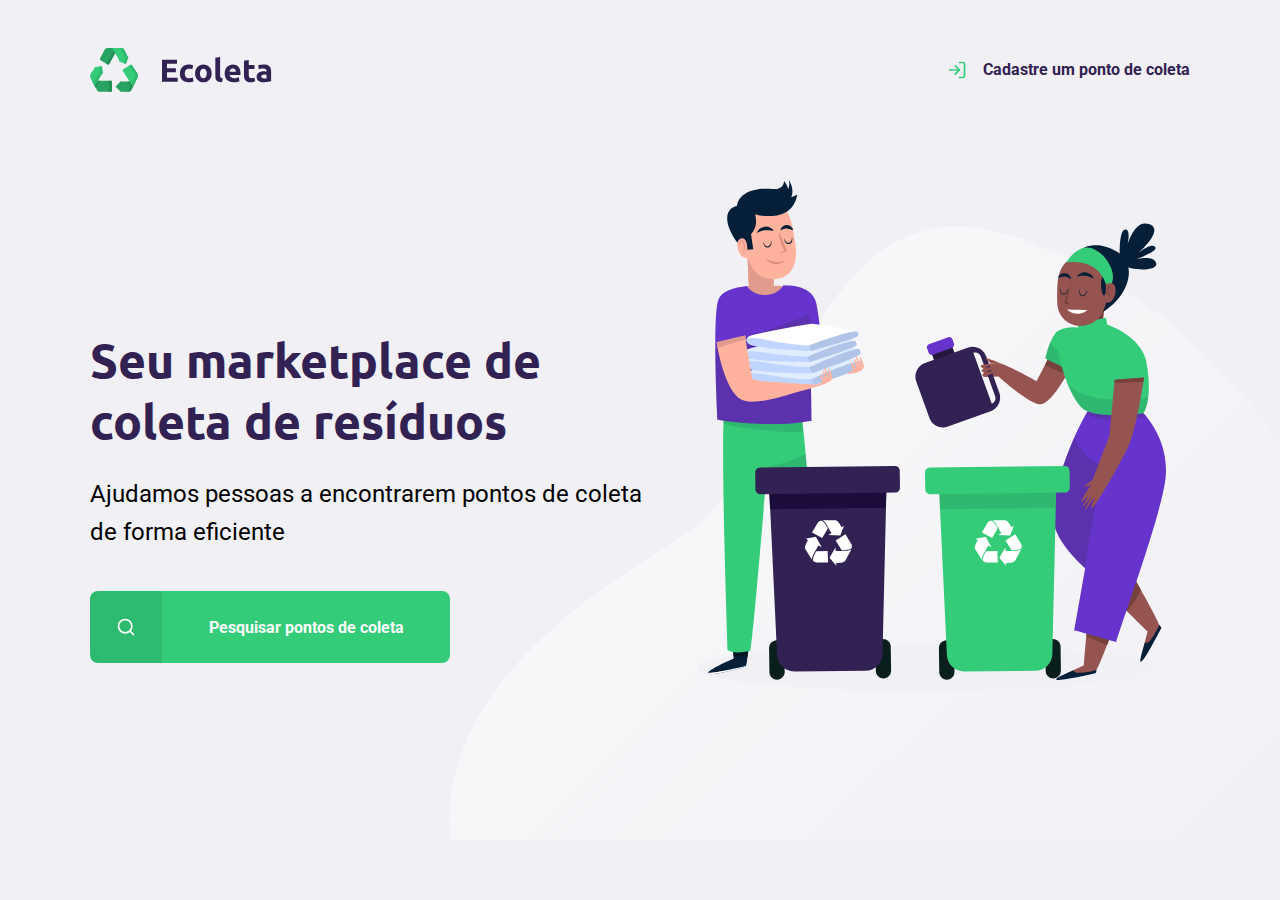
==== index.html @ 443b74fc "first commit" ====
<!DOCTYPE html>
<html lang="pt_br">

<!--
        Hypertext
          Hiper texto 
        
        Markup
          Marcação de texto

    -->

<link href="https://fonts.googleapis.com/css2?family=Roboto&family=Ubuntu:wght@700&display=swap" rel="stylesheet">

<link rel="stylesheet" href="/styles/main.css">
<link rel="stylesheet" href="/styles/responsive.css">
<link rel="stylesheet" href="/styles/home.css">

<head>
    <meta charset="UTF-8">
    <meta name="viewport" content="width=device-width, initial-scale=1.0">
    <title>Ecoleta</title>
</head>

<body>

    <div id="page-home">
        <div class="content">
            <header>
                <img src="/assets/logo.svg" alt="logomarca">
                <a href="/create-point.html">
                    <span></span> Cadastre um ponto de coleta
                </a>
            </header>
            <main>

                <h1> Seu marketplace de coleta de resíduos</h1>

                <p> Ajudamos pessoas a encontrarem pontos de coleta de forma eficiente</p>

                <a href="#"> <span></span> <strong>Pesquisar pontos de coleta</strong></a>

            </main>
        </div>
    </div>
</body>



</html>
---- styles/main.css ----
:root {
        --title-color: #322153;
        --primary-color: #34cb79;
    }
    
    * {
        margin: 0;
        padding: 0;
        box-sizing: border-box;
    }
    
    html {
        font-family: 'Roboto', sans-serif;
    }
    
    body {
        background: #f0f0f5;
        -webkit-font-smoothing: antialiased;
    }
    
    a {
        text-decoration: none;
    }
    
    h1,
    h2,
    h3,
    h4,
    h5,
    h6 {
        font-family: Ubuntu, sans-serif;
        color: var(--title-color);
    }
    /* torna a pagina acessível aos dispositivos moveis (menores)*/
---- styles/responsive.css ----
@media (max-width: 900px) {
      #page-home {
          background-position-x: 70vw;
      }
      #page-home .content {
          align-items: center;
          text-align: center;
      }
      #page-home header a {
          position: absolute;
          bottom: 48px;
          left: 50%;
          transform: translateX(-50%);
      }
      #page-home main {
          align-items: center;
      }
  }
  
  @media (min-width: 1700px) {
      #page-home {
          background-position-x: 40vw;
      }
  }
  
  @media (max-height:760px) {
      #page-home {
          background-position-y: 200px;
      }
  }
---- styles/home.css ----
#page-home {
        height: 100vh;
        background: url('../assets/home-background.svg') no-repeat;
        background-position: 35vw 20vh;
    }
    
    #page-home .content {
        width: 90%;
        max-width: 1100px;
        margin: 0 auto;
        height: 100%;
        display: flex;
        flex-direction: column;
    }
    
    #page-home header {
        margin-top: 48px;
        display: flex;
        align-items: center;
        justify-content: space-between;
    }
    
    #page-home header a {
        display: flex;
        color: var(--title-color);
        font-weight: 700;
    }
    
    #page-home header a span {
        margin-right: 16px;
        display: flex;
        background-image: url('../assets/log-in.svg');
        width: 20px;
        height: 20px;
    }
    
    #page-home main {
        max-width: 560px;
        height: 600px;
        flex: 1;
        display: flex;
        flex-direction: column;
        justify-content: center;
    }
    
    #page-home main h1 {
        font-size: 48px;
        color: var(--title-color)
    }
    
    #page-home main p {
        font-size: 24px;
        line-height: 38px;
        margin-top: 24px;
    }
    
    #page-home main a {
        width: 100%;
        max-width: 360px;
        height: 72px;
        border-radius: 8px;
        display: flex;
        align-items: center;
        margin-top: 40px;
        background-color: var(--primary-color);
        transition: 400ms;
        color: white;
    }
    
    #page-home main a:hover {
        background-color: #2fb86e;
    }
    
    #page-home main a span {
        width: 72px;
        height: 72px;
        border-top-left-radius: 8px;
        border-bottom-left-radius: 8px;
        background-color: rgba(0, 0, 0, 0.08);
        display: flex;
        align-items: center;
        justify-content: center;
    }
    
    #page-home main a span::after {
        content: "";
        background-image: url('../assets/search.svg');
        width: 20px;
        height: 20px;
    }
    
    #page-home main a strong {
        flex: 1;
        color: white;
        text-align: center;
    }
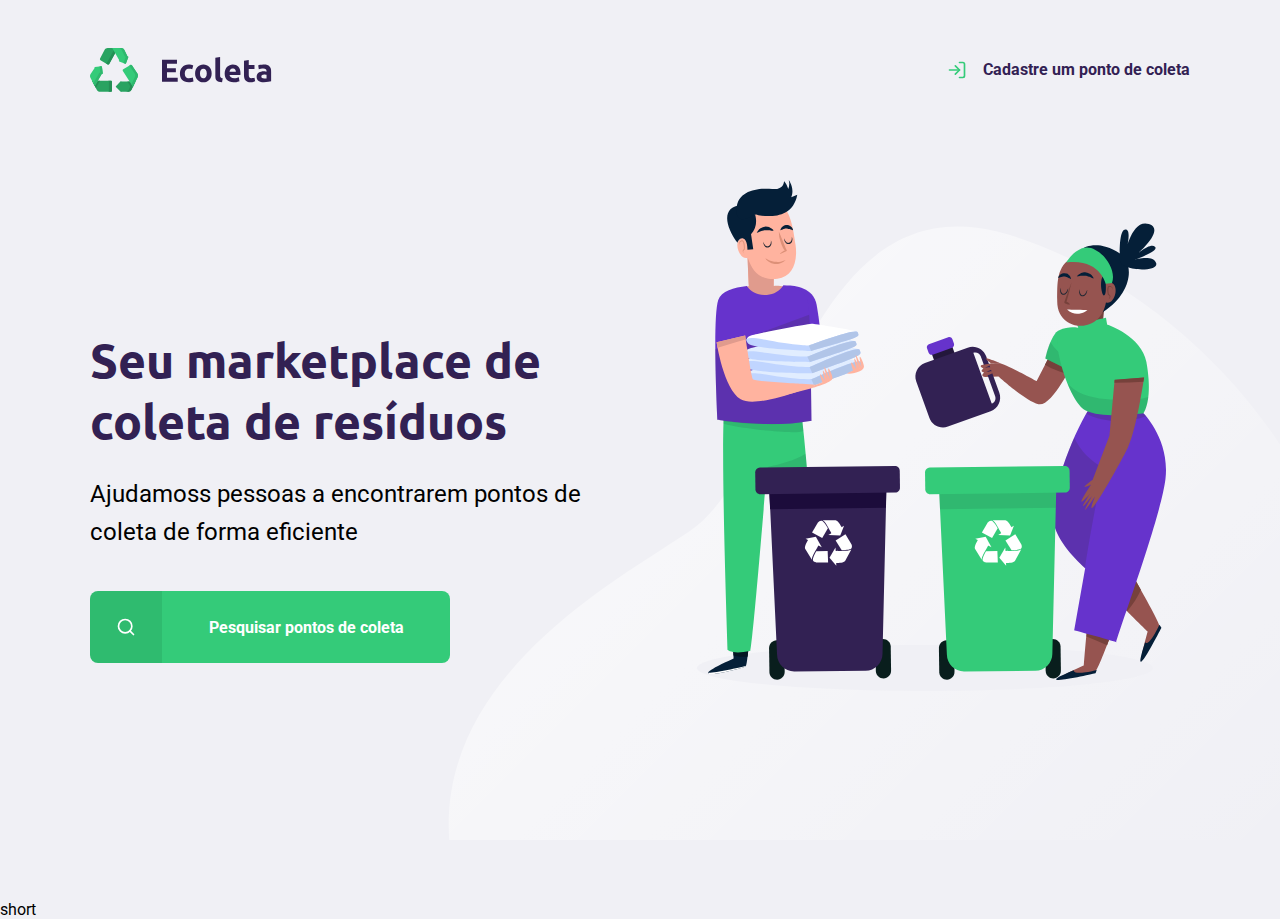
==== commit f6e4bb30: "update" ====
--- a/index.html
+++ b/index.html
@@ -36,7 +36,7 @@
 
                 <h1> Seu marketplace de coleta de resíduos</h1>
 
-                <p> Ajudamos pessoas a encontrarem pontos de coleta de forma eficiente</p>
+                <p> Ajudamoss pessoas a encontrarem pontos de coleta de forma eficiente</p>
 
                 <a href="#"> <span></span> <strong>Pesquisar pontos de coleta</strong></a>
 
@@ -44,6 +44,7 @@
         </div>
     </div>
 </body>
+short
 
 
 
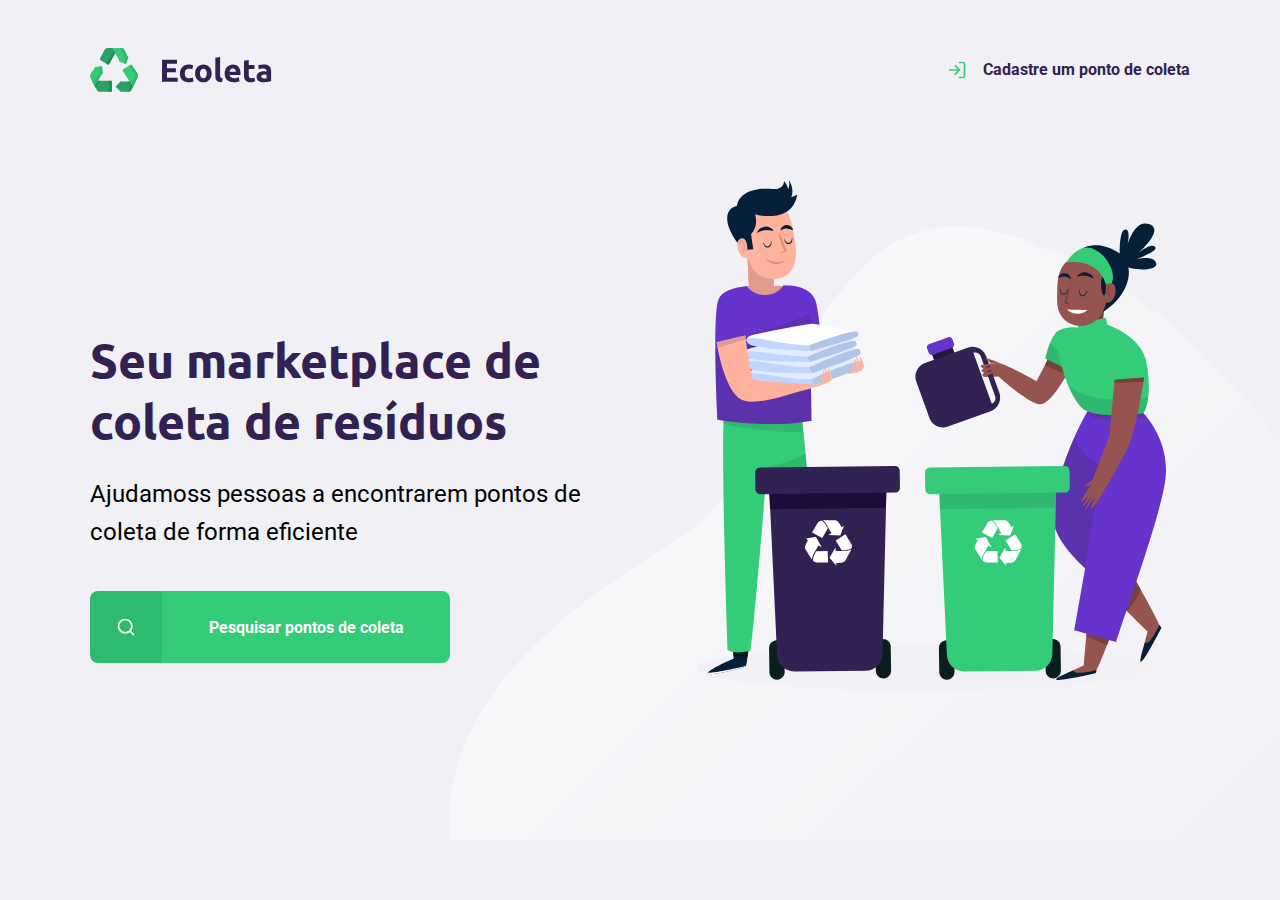
==== commit fd51d2a8: "atualização" ====
--- a/index.html
+++ b/index.html
@@ -44,7 +44,6 @@
         </div>
     </div>
 </body>
-short
 
 
 
